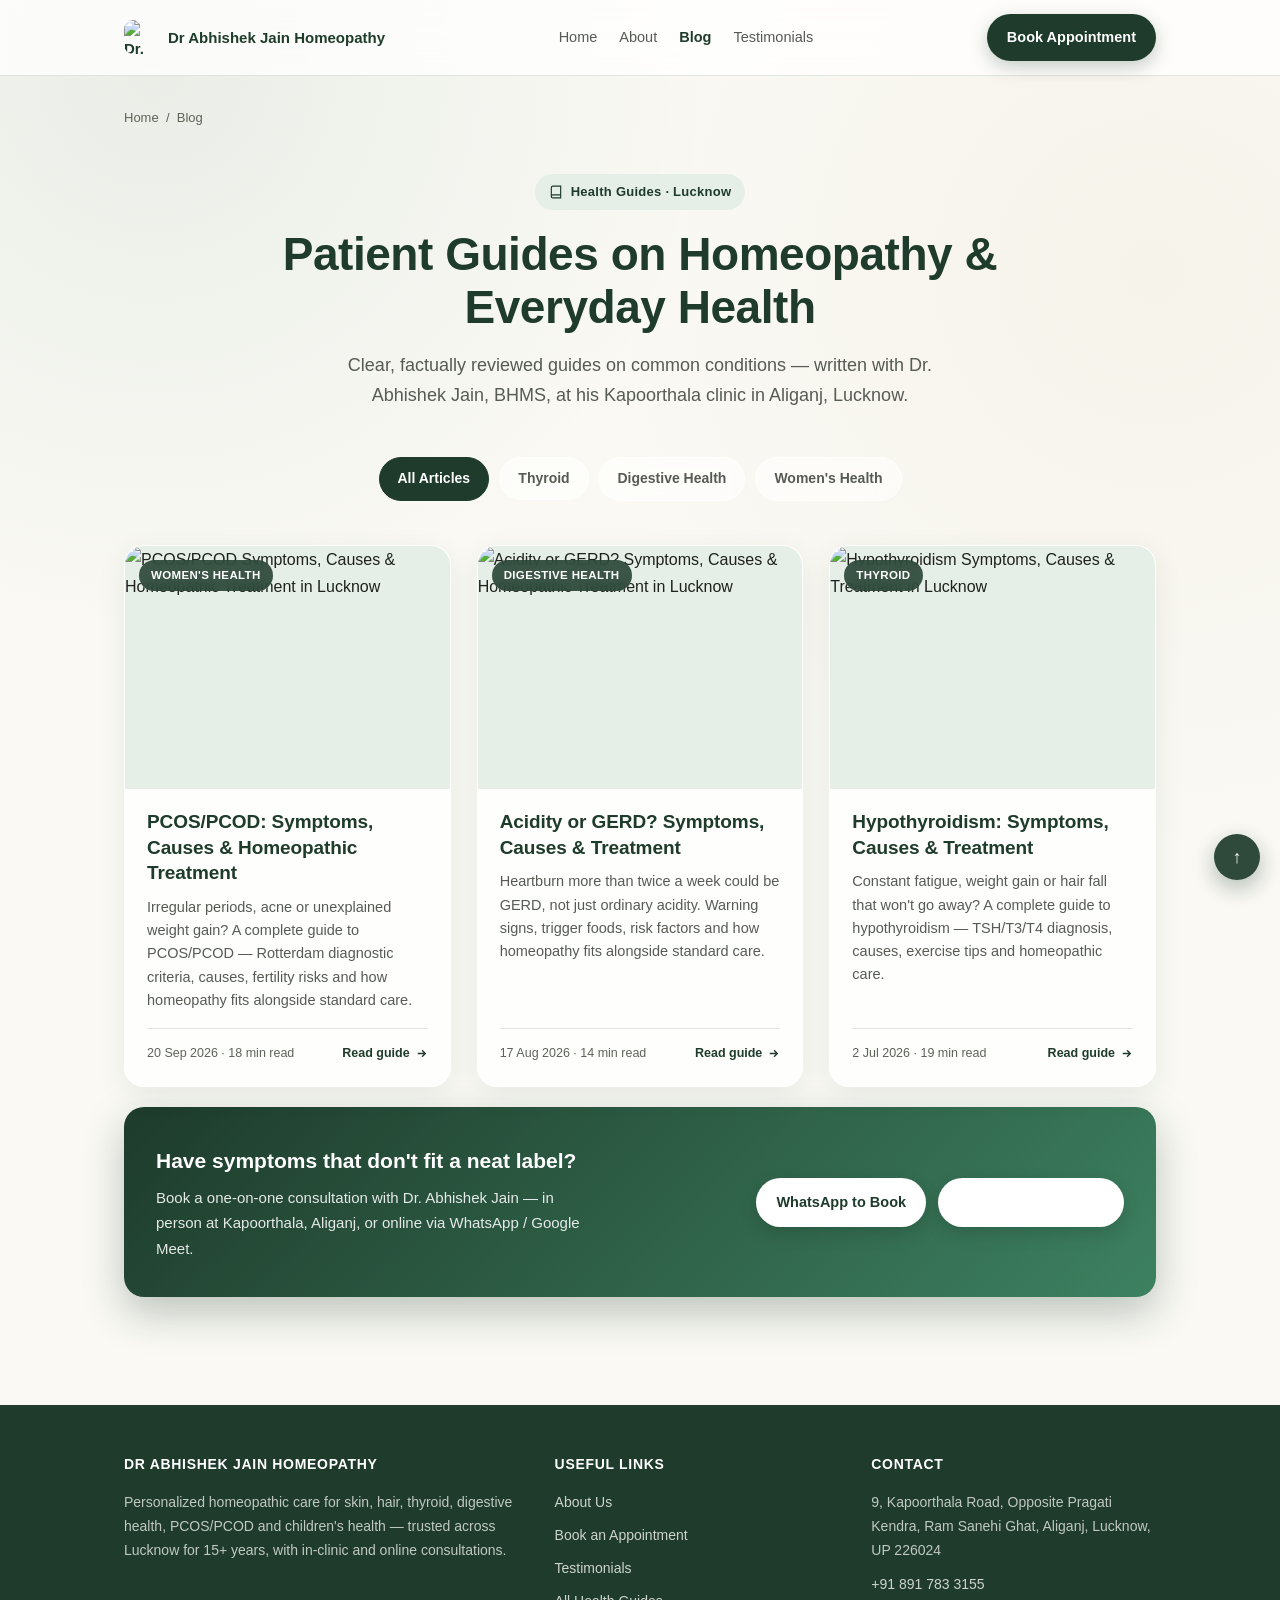
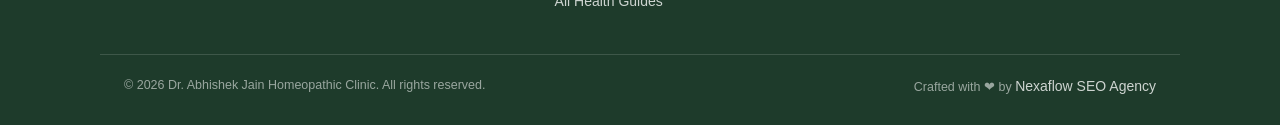
==== blog/index.html @ 6cee47b5 "Add files via upload" ====
<!DOCTYPE html>
<html lang="en-IN">
<head>
<meta charset="UTF-8">
<meta name="viewport" content="width=device-width, initial-scale=1.0">
<title>Health Guides &amp; Articles | Dr. Abhishek Jain Homeopathic Clinic, Lucknow</title>
<meta name="description" content="Read patient-friendly guides on thyroid, digestive health, PCOS/PCOD and more — written and reviewed by Dr. Abhishek Jain, BHMS, at his homeopathic clinic in Kapoorthala, Aliganj, Lucknow.">
<link rel="canonical" href="https://drjainhomeopathy.in/blog/">
<meta name="robots" content="index, follow, max-snippet:-1, max-image-preview:large, max-video-preview:-1">
<meta name="author" content="Dr. Abhishek Jain, BHMS">
<meta name="keywords" content="homeopathy blog Lucknow, Dr Abhishek Jain articles, thyroid homeopathy, GERD homeopathy, PCOS homeopathy Lucknow, homeopathic clinic Kapoorthala Aliganj">

<!-- Geo -->
<meta name="geo.placename" content="Lucknow, Uttar Pradesh, India">
<meta name="geo.position" content="26.8756;80.9425">
<meta name="geo.region" content="IN-UP">
<meta name="ICBM" content="26.8756, 80.9425">

<!-- Open Graph -->
<meta property="og:type" content="website">
<meta property="og:title" content="Health Guides &amp; Articles | Dr. Abhishek Jain Homeopathic Clinic">
<meta property="og:description" content="Patient-friendly guides on thyroid, digestive health, PCOS/PCOD and more, written and reviewed by Dr. Abhishek Jain, BHMS, Kapoorthala, Aliganj, Lucknow.">
<meta property="og:image" content="https://drjainhomeopathy.in/dr-abhishek-jain.webp">
<meta property="og:image:width" content="1200">
<meta property="og:image:height" content="900">
<meta property="og:image:alt" content="Dr. Abhishek Jain – Homeopathy Doctor Lucknow">
<meta property="og:url" content="https://drjainhomeopathy.in/blog/">
<meta property="og:site_name" content="Dr. Abhishek Jain Homeopathic Clinic">
<meta property="og:locale" content="en_IN">

<!-- Twitter -->
<meta name="twitter:card" content="summary_large_image">
<meta name="twitter:title" content="Health Guides &amp; Articles | Dr. Abhishek Jain Homeopathic Clinic">
<meta name="twitter:description" content="Patient-friendly guides on thyroid, digestive health, PCOS/PCOD and more from Dr. Abhishek Jain, Lucknow.">
<meta name="twitter:image" content="https://drjainhomeopathy.in/dr-abhishek-jain.webp">

<meta name="theme-color" content="#1E3B2B">
<link rel="icon" href="https://drjainhomeopathy.in/logo.png">

<script type="application/ld+json">
{
  "@context": "https://schema.org",
  "@graph": [
    {
      "@type": "CollectionPage",
      "@id": "https://drjainhomeopathy.in/blog/#webpage",
      "url": "https://drjainhomeopathy.in/blog/",
      "name": "Health Guides & Articles | Dr. Abhishek Jain Homeopathic Clinic",
      "description": "Patient-friendly guides on thyroid, digestive health, PCOS/PCOD and more, written and reviewed by Dr. Abhishek Jain, BHMS.",
      "inLanguage": "en-IN",
      "isPartOf": {"@id": "https://drjainhomeopathy.in/#website"},
      "breadcrumb": {"@id": "https://drjainhomeopathy.in/blog/#breadcrumb"}
    },
    {
      "@type": "BreadcrumbList",
      "@id": "https://drjainhomeopathy.in/blog/#breadcrumb",
      "itemListElement": [
        {"@type":"ListItem","position":1,"name":"Home","item":"https://drjainhomeopathy.in/"},
        {"@type":"ListItem","position":2,"name":"Blog","item":"https://drjainhomeopathy.in/blog/"}
      ]
    },
    {
      "@type": "Blog",
      "@id": "https://drjainhomeopathy.in/blog/#blog",
      "name": "Dr. Abhishek Jain Homeopathic Clinic Blog",
      "publisher": {
        "@type": "MedicalOrganization",
        "name": "Dr. Abhishek Jain Homeopathic Clinic",
        "logo": {"@type": "ImageObject", "url": "https://drjainhomeopathy.in/logo.png"},
        "address": {
          "@type": "PostalAddress",
          "streetAddress": "9, Kapoorthala Road, Opposite Pragati Kendra, Ram Sanehi Ghat, Aliganj",
          "addressLocality": "Lucknow",
          "addressRegion": "Uttar Pradesh",
          "postalCode": "226024",
          "addressCountry": "IN"
        },
        "telephone": "+91-8917833155"
      },
      "blogPost": [
        {
          "@type": "BlogPosting",
          "headline": "Hypothyroidism Symptoms, Causes & Treatment in Lucknow",
          "url": "https://drjainhomeopathy.in/blog/thyroid/hypothyroidism-cure-with-homeopathy/",
          "image": "https://drjainhomeopathy.in/blog/hypothyroidism-cure-with-homeopathy/Hypothyroidism-cure-with-Dr-Abhishek-Jain.webp",
          "datePublished": "2026-07-02",
          "dateModified": "2026-07-02",
          "author": {"@type": "Physician", "name": "Dr. Abhishek Jain"}
        },
        {
          "@type": "BlogPosting",
          "headline": "Acidity or GERD? Symptoms, Causes & Homeopathic Treatment in Lucknow",
          "url": "https://drjainhomeopathy.in/blog/digestive-health/acidity-gerd-symptoms-causes-homeopathy-treatment/",
          "image": "https://drjainhomeopathy.in/blog/acidity-gerd-symptoms-causes-homeopathy-treatment/Acidity-GERD-cure-with-Dr-Abhishek-Jain.webp",
          "datePublished": "2026-08-17",
          "dateModified": "2026-08-17",
          "author": {"@type": "Physician", "name": "Dr. Abhishek Jain"}
        },
        {
          "@type": "BlogPosting",
          "headline": "PCOS/PCOD Symptoms, Causes & Homeopathic Treatment in Lucknow",
          "url": "https://drjainhomeopathy.in/blog/women-health/pcos-pcod-symptoms-causes-homeopathy-treatment-lucknow/",
          "image": "https://drjainhomeopathy.in/blog/pcos-pcod-symptoms-causes-homeopathy-treatment-lucknow/PCOS-PCOD-cure-with-Dr-Abhishek-Jain.webp",
          "datePublished": "2026-09-20",
          "dateModified": "2026-09-20",
          "author": {"@type": "Physician", "name": "Dr. Abhishek Jain"}
        }
      ]
    }
  ]
}
</script>

<style>
:root{
  --bg:#FAF9F4;
  --bg-alt:#F1F0E7;
  --ink:#1E211D;
  --ink-soft:#565B54;
  --ink-faint:#5E6359;
  --green-deep:#1E3B2B;
  --green:#2E6B4E;
  --green-mid:#3D8161;
  --green-light:#E6EFE7;
  --green-mist:rgba(46,107,78,.08);
  --glass:rgba(255,255,255,.58);
  --glass-strong:rgba(255,255,255,.78);
  --glass-border:rgba(255,255,255,.7);
  --line:rgba(30,59,43,.12);
  --gold:#B8934F;
  --radius:20px;
  --radius-sm:12px;
  --maxw:1080px;
  --shadow:0 8px 30px rgba(30,59,43,.08);
}
*{box-sizing:border-box}
html{scroll-behavior:smooth}
body{
  margin:0;
  background:var(--bg);
  color:var(--ink);
  font-family:-apple-system,BlinkMacSystemFont,"SF Pro Text","Segoe UI",Roboto,Helvetica,Arial,sans-serif;
  line-height:1.7;
  -webkit-font-smoothing:antialiased;
  text-rendering:optimizeLegibility;
}
img{max-width:100%;height:auto;display:block}
a{color:var(--green)}
.wrap{max-width:1080px;margin:0 auto;padding:0 24px}

body{
  background-image:radial-gradient(circle at 12% 8%, var(--green-mist), transparent 40%),
                    radial-gradient(circle at 90% 30%, rgba(184,147,79,.06), transparent 45%);
  background-attachment:fixed;
}

.skip{position:absolute;left:-999px;top:0;background:var(--green-deep);color:#fff;padding:10px 16px;border-radius:8px;z-index:999}
.skip:focus{left:16px;top:16px}

header.site{
  position:sticky;top:0;z-index:50;
  background:var(--glass-strong);
  backdrop-filter:blur(18px) saturate(140%);
  -webkit-backdrop-filter:blur(18px) saturate(140%);
  border-bottom:1px solid var(--line);
}
.nav{
  max-width:1080px;margin:0 auto;padding:14px 24px;
  display:flex;align-items:center;justify-content:space-between;gap:16px;
}
.brand{display:flex;align-items:center;gap:10px;text-decoration:none;color:var(--green-deep);font-weight:600;font-size:15px}
.brand img{width:34px;height:34px;border-radius:9px}
.navlinks{display:flex;align-items:center;gap:22px;font-size:14.5px}
.navlinks a{color:var(--ink-soft);text-decoration:none}
.navlinks a:hover{color:var(--green-deep)}
.navlinks a.active{color:var(--green-deep);font-weight:650}
.btn{
  display:inline-flex;align-items:center;gap:8px;
  background:var(--green-deep);color:#fff!important;
  padding:11px 20px;border-radius:100px;font-weight:600;font-size:14.5px;
  text-decoration:none;box-shadow:0 6px 18px rgba(30,59,43,.25);
  transition:transform .15s ease, box-shadow .15s ease;
}
.btn:hover{transform:translateY(-1px);box-shadow:0 10px 24px rgba(30,59,43,.32)}
.btn.ghost{background:transparent;color:var(--green-deep)!important;box-shadow:none;border:1px solid var(--line)}
@media (max-width:760px){ .navlinks{display:none} }

.crumbs{font-size:13px;color:var(--ink-faint);padding:18px 0 0}
.crumbs a{color:var(--ink-faint);text-decoration:none}
.crumbs a:hover{color:var(--green)}

.hero{padding:32px 0 8px;text-align:center}
.eyebrow{
  display:inline-flex;align-items:center;gap:8px;
  background:var(--green-light);color:var(--green-deep);
  font-size:13px;font-weight:600;letter-spacing:.02em;
  padding:7px 14px;border-radius:100px;margin-bottom:18px;
}
.eyebrow svg{width:14px;height:14px}
h1{
  font-size:clamp(30px,5vw,46px);
  line-height:1.15;letter-spacing:-.01em;
  color:var(--green-deep);margin:0 auto 16px;font-weight:700;max-width:720px;
}
.dek{font-size:18px;color:var(--ink-soft);max-width:600px;margin:0 auto 8px}

/* Filter chips */
.filters{
  display:flex;flex-wrap:wrap;gap:10px;justify-content:center;
  margin:30px 0 8px;
}
.chip{
  display:inline-flex;align-items:center;gap:6px;
  background:var(--glass);border:1px solid var(--glass-border);backdrop-filter:blur(10px);
  color:var(--ink-soft);font-size:14px;font-weight:600;
  padding:9px 18px;border-radius:100px;text-decoration:none;
  cursor:pointer;transition:all .15s ease;
}
.chip:hover{color:var(--green-deep);border-color:var(--green)}
.chip.active{background:var(--green-deep);color:#fff;border-color:var(--green-deep)}

/* Blog grid */
.blog-section{padding:36px 0 60px}
.grid{
  display:grid;grid-template-columns:repeat(3,1fr);gap:26px;
}
@media (max-width:900px){ .grid{grid-template-columns:1fr 1fr} }
@media (max-width:640px){ .grid{grid-template-columns:1fr} }

.post-card{
  display:flex;flex-direction:column;
  background:var(--glass-strong);border:1px solid var(--glass-border);
  backdrop-filter:blur(14px);border-radius:var(--radius);
  overflow:hidden;box-shadow:var(--shadow);text-decoration:none;color:inherit;
  transition:transform .18s ease, box-shadow .18s ease;
}
.post-card:hover{transform:translateY(-4px);box-shadow:0 18px 40px rgba(30,59,43,.18)}
.post-card .cover{
  position:relative;width:100%;aspect-ratio:1200/900;overflow:hidden;background:var(--green-light);
}
.post-card .cover img{width:100%;height:100%;object-fit:cover;display:block}
.post-card .cat-badge{
  position:absolute;top:14px;left:14px;
  background:rgba(30,59,43,.85);color:#fff;font-size:11.5px;font-weight:650;
  letter-spacing:.03em;text-transform:uppercase;padding:6px 12px;border-radius:100px;
  backdrop-filter:blur(6px);
}
.post-card .body{padding:20px 22px 22px;display:flex;flex-direction:column;flex:1}
.post-card h2{
  font-size:19px;color:var(--green-deep);margin:0 0 10px;font-weight:700;
  line-height:1.35;letter-spacing:-.005em;
}
.post-card p.excerpt{
  font-size:14.5px;color:var(--ink-soft);margin:0 0 16px;flex:1;line-height:1.6;
}
.post-card .meta{
  display:flex;align-items:center;justify-content:space-between;gap:10px;
  font-size:12.5px;color:var(--ink-faint);padding-top:14px;border-top:1px solid var(--line);
}
.post-card .meta .read-more{
  color:var(--green-deep);font-weight:650;display:inline-flex;align-items:center;gap:5px;
}
.post-card .meta .read-more svg{width:13px;height:13px;transition:transform .15s ease}
.post-card:hover .meta .read-more svg{transform:translateX(3px)}

/* Newsletter / CTA */
.cta-block{
  background:linear-gradient(135deg,var(--green-deep),var(--green-mid));
  color:#fff;border-radius:var(--radius);padding:36px 32px;margin:20px 0 8px;
  box-shadow:0 16px 40px rgba(30,59,43,.28);
  display:flex;flex-wrap:wrap;align-items:center;justify-content:space-between;gap:20px;
}
.cta-block .txt h3{color:#fff;margin:0 0 6px;font-size:21px}
.cta-block .txt p{color:rgba(255,255,255,.88);margin:0;font-size:15px;max-width:440px}
.cta-row{display:flex;flex-wrap:wrap;gap:12px}
.cta-block .btn{background:#fff;color:var(--green-deep)!important;box-shadow:0 6px 18px rgba(0,0,0,.15)}
.cta-block .btn.ghost{border:1px solid rgba(255,255,255,.5);color:#fff!important}

footer.site{
  background:var(--green-deep);color:rgba(255,255,255,.82);
  padding:48px 0 26px;margin-top:40px;
}
footer.site .wrap{display:grid;grid-template-columns:1.4fr 1fr 1fr;gap:32px}
footer.site h5{color:#fff;font-size:14px;margin:0 0 14px;text-transform:uppercase;letter-spacing:.05em}
footer.site p{font-size:14px;line-height:1.7;color:rgba(255,255,255,.72)}
footer.site a{color:rgba(255,255,255,.78);text-decoration:none;font-size:14px;display:block;margin-bottom:9px}
footer.site a:hover{color:#fff}
.foot-bottom{max-width:1080px;margin:32px auto 0;padding:20px 24px 0;border-top:1px solid rgba(255,255,255,.14);font-size:12.5px;color:rgba(255,255,255,.55);display:flex;justify-content:space-between;flex-wrap:wrap;gap:10px}
@media (max-width:700px){ footer.site .wrap{grid-template-columns:1fr} }

.totop{
  position:fixed;right:20px;bottom:20px;width:46px;height:46px;border-radius:50%;
  background:var(--green-deep);color:#fff;display:flex;align-items:center;justify-content:center;
  text-decoration:none;box-shadow:0 8px 22px rgba(30,59,43,.35);opacity:.92;font-size:18px;
}
.totop:hover{opacity:1}

@media (prefers-reduced-motion:reduce){
  html{scroll-behavior:auto}
  .btn,.post-card{transition:none}
}
:focus-visible{outline:2px solid var(--green);outline-offset:2px}
</style>
</head>
<body>
<a href="#main" class="skip">Skip to content</a>

<header class="site">
  <nav class="nav">
    <a class="brand" href="https://drjainhomeopathy.in/index.html">
      <img src="https://drjainhomeopathy.in/logo.png" alt="Dr. Abhishek Jain Homeopathy logo" width="34" height="34">
      Dr Abhishek Jain Homeopathy
    </a>
    <div class="navlinks">
      <a href="https://drjainhomeopathy.in/index.html">Home</a>
      <a href="https://drjainhomeopathy.in/about.html">About</a>
      <a href="https://drjainhomeopathy.in/blog/" class="active">Blog</a>
      <a href="https://drjainhomeopathy.in/about.html#testimonials">Testimonials</a>
    </div>
    <a class="btn" href="https://wa.me/918917833155?text=Hii%20Dr.%20Abhishek%2C%20I%20want%20to%20book%20a%20consultation.">Book Appointment</a>
  </nav>
</header>

<main id="main">
  <div class="wrap">
    <p class="crumbs"><a href="https://drjainhomeopathy.in/index.html">Home</a> &nbsp;/&nbsp; Blog</p>

    <div class="hero">
      <span class="eyebrow">
        <svg viewBox="0 0 24 24" fill="none" stroke="currentColor" stroke-width="2"><path d="M4 19.5A2.5 2.5 0 0 1 6.5 17H20"/><path d="M6.5 2H20v20H6.5A2.5 2.5 0 0 1 4 19.5v-15A2.5 2.5 0 0 1 6.5 2z"/></svg>
        Health Guides · Lucknow
      </span>
      <h1>Patient Guides on Homeopathy &amp; Everyday Health</h1>
      <p class="dek">Clear, factually reviewed guides on common conditions — written with Dr. Abhishek Jain, BHMS, at his Kapoorthala clinic in Aliganj, Lucknow.</p>
    </div>

    <nav class="filters" aria-label="Filter articles by category">
      <a href="https://drjainhomeopathy.in/blog/" class="chip active">All Articles</a>
      <a href="https://drjainhomeopathy.in/index.html#thyroid" class="chip">Thyroid</a>
      <a href="https://drjainhomeopathy.in/index.html#digestive" class="chip">Digestive Health</a>
      <a href="https://drjainhomeopathy.in/index.html#womens-health" class="chip">Women's Health</a>
    </nav>

    <section class="blog-section">
      <div class="grid">

        <a class="post-card" href="https://drjainhomeopathy.in/blog/women-health/pcos-pcod-symptoms-causes-homeopathy-treatment-lucknow/">
          <div class="cover">
            <span class="cat-badge">Women's Health</span>
            <img src="https://drjainhomeopathy.in/blog/pcos-pcod-symptoms-causes-homeopathy-treatment-lucknow/PCOS-PCOD-cure-with-Dr-Abhishek-Jain.webp" alt="PCOS/PCOD Symptoms, Causes & Homeopathic Treatment in Lucknow" width="1200" height="900" loading="lazy">
          </div>
          <div class="body">
            <h2>PCOS/PCOD: Symptoms, Causes &amp; Homeopathic Treatment</h2>
            <p class="excerpt">Irregular periods, acne or unexplained weight gain? A complete guide to PCOS/PCOD — Rotterdam diagnostic criteria, causes, fertility risks and how homeopathy fits alongside standard care.</p>
            <div class="meta">
              <span>20 Sep 2026 · 18 min read</span>
              <span class="read-more">Read guide <svg viewBox="0 0 24 24" fill="none" stroke="currentColor" stroke-width="2.5"><path d="M5 12h14M13 6l6 6-6 6"/></svg></span>
            </div>
          </div>
        </a>

        <a class="post-card" href="https://drjainhomeopathy.in/blog/digestive-health/acidity-gerd-symptoms-causes-homeopathy-treatment/">
          <div class="cover">
            <span class="cat-badge">Digestive Health</span>
            <img src="https://drjainhomeopathy.in/blog/acidity-gerd-symptoms-causes-homeopathy-treatment/Acidity-GERD-cure-with-Dr-Abhishek-Jain.webp" alt="Acidity or GERD? Symptoms, Causes & Homeopathic Treatment in Lucknow" width="1200" height="630" loading="lazy">
          </div>
          <div class="body">
            <h2>Acidity or GERD? Symptoms, Causes &amp; Treatment</h2>
            <p class="excerpt">Heartburn more than twice a week could be GERD, not just ordinary acidity. Warning signs, trigger foods, risk factors and how homeopathy fits alongside standard care.</p>
            <div class="meta">
              <span>17 Aug 2026 · 14 min read</span>
              <span class="read-more">Read guide <svg viewBox="0 0 24 24" fill="none" stroke="currentColor" stroke-width="2.5"><path d="M5 12h14M13 6l6 6-6 6"/></svg></span>
            </div>
          </div>
        </a>

        <a class="post-card" href="https://drjainhomeopathy.in/blog/thyroid/hypothyroidism-cure-with-homeopathy/">
          <div class="cover">
            <span class="cat-badge">Thyroid</span>
            <img src="https://drjainhomeopathy.in/blog/hypothyroidism-cure-with-homeopathy/Hypothyroidism-cure-with-Dr-Abhishek-Jain.webp" alt="Hypothyroidism Symptoms, Causes & Treatment in Lucknow" width="1200" height="900" loading="lazy">
          </div>
          <div class="body">
            <h2>Hypothyroidism: Symptoms, Causes &amp; Treatment</h2>
            <p class="excerpt">Constant fatigue, weight gain or hair fall that won't go away? A complete guide to hypothyroidism — TSH/T3/T4 diagnosis, causes, exercise tips and homeopathic care.</p>
            <div class="meta">
              <span>2 Jul 2026 · 19 min read</span>
              <span class="read-more">Read guide <svg viewBox="0 0 24 24" fill="none" stroke="currentColor" stroke-width="2.5"><path d="M5 12h14M13 6l6 6-6 6"/></svg></span>
            </div>
          </div>
        </a>

      </div>

      <div class="cta-block">
        <div class="txt">
          <h3>Have symptoms that don't fit a neat label?</h3>
          <p>Book a one-on-one consultation with Dr. Abhishek Jain — in person at Kapoorthala, Aliganj, or online via WhatsApp / Google Meet.</p>
        </div>
        <div class="cta-row">
          <a class="btn" href="https://wa.me/918917833155?text=Hii%20Dr.%20Abhishek%2C%20I%20want%20to%20book%20a%20consultation.">WhatsApp to Book</a>
          <a class="btn ghost" href="tel:+918917833155">Call +91 89178 33155</a>
        </div>
      </div>
    </section>
  </div>
</main>

<a href="#main" class="totop" aria-label="Back to top">↑</a>

<footer class="site">
  <div class="wrap">
    <div>
      <h5>Dr Abhishek Jain Homeopathy</h5>
      <p>Personalized homeopathic care for skin, hair, thyroid, digestive health, PCOS/PCOD and children's health — trusted across Lucknow for 15+ years, with in-clinic and online consultations.</p>
    </div>
    <div>
      <h5>Useful Links</h5>
      <a href="https://drjainhomeopathy.in/about.html">About Us</a>
      <a href="https://drjainhomeopathy.in/index.html#appointment-form">Book an Appointment</a>
      <a href="https://drjainhomeopathy.in/about.html#testimonials">Testimonials</a>
      <a href="https://drjainhomeopathy.in/blog/">All Health Guides</a>
    </div>
    <div>
      <h5>Contact</h5>
      <p style="margin-bottom:10px">9, Kapoorthala Road, Opposite Pragati Kendra, Ram Sanehi Ghat, Aliganj, Lucknow, UP 226024</p>
      <a href="tel:+918917833155">+91 891 783 3155</a>
    </div>
  </div>
  <div class="foot-bottom">
    <span>© 2026 Dr. Abhishek Jain Homeopathic Clinic. All rights reserved.</span>
    <span>Crafted with ❤ by <a href="https://www.nexaflow.bar/" style="display:inline">Nexaflow SEO Agency</a></span>
  </div>
</footer>

</body>
</html>
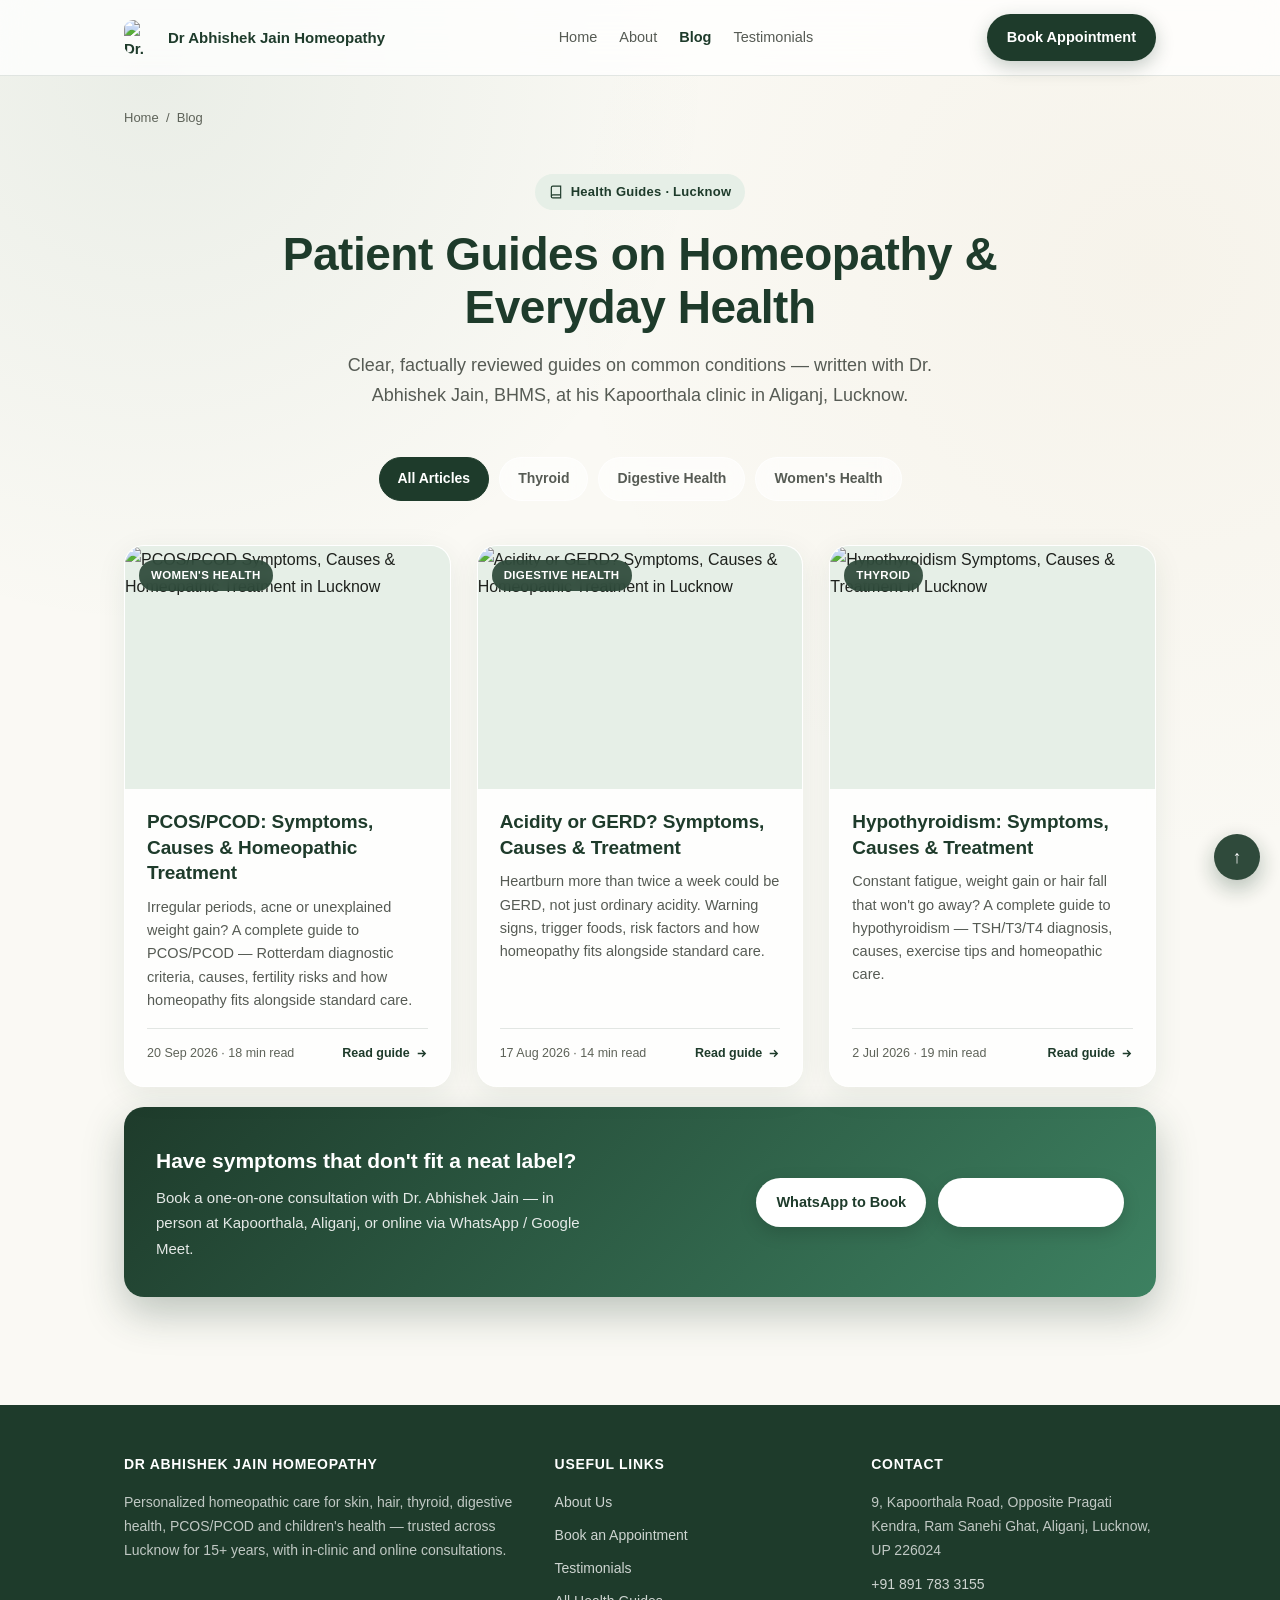
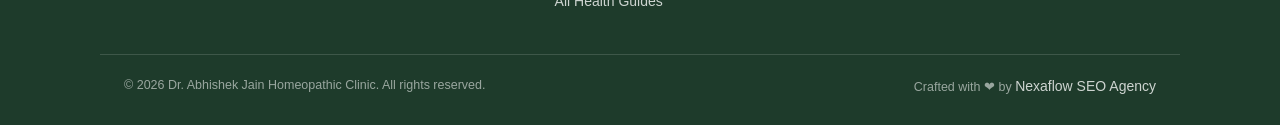
==== commit 3304fa74: "Update index.html" ====
--- a/blog/index.html
+++ b/blog/index.html
@@ -347,7 +347,7 @@
         <a class="post-card" href="https://drjainhomeopathy.in/blog/women-health/pcos-pcod-symptoms-causes-homeopathy-treatment-lucknow/">
           <div class="cover">
             <span class="cat-badge">Women's Health</span>
-            <img src="https://drjainhomeopathy.in/blog/pcos-pcod-symptoms-causes-homeopathy-treatment-lucknow/PCOS-PCOD-cure-with-Dr-Abhishek-Jain.webp" alt="PCOS/PCOD Symptoms, Causes & Homeopathic Treatment in Lucknow" width="1200" height="900" loading="lazy">
+            <img src="https://drjainhomeopathy.in/blog/og-image/PCOS-PCOD-cure-with-Dr-Abhishek-Jain.webp" alt="PCOS/PCOD Symptoms, Causes & Homeopathic Treatment in Lucknow" width="1200" height="900" loading="lazy">
           </div>
           <div class="body">
             <h2>PCOS/PCOD: Symptoms, Causes &amp; Homeopathic Treatment</h2>
@@ -362,7 +362,7 @@
         <a class="post-card" href="https://drjainhomeopathy.in/blog/digestive-health/acidity-gerd-symptoms-causes-homeopathy-treatment/">
           <div class="cover">
             <span class="cat-badge">Digestive Health</span>
-            <img src="https://drjainhomeopathy.in/blog/acidity-gerd-symptoms-causes-homeopathy-treatment/Acidity-GERD-cure-with-Dr-Abhishek-Jain.webp" alt="Acidity or GERD? Symptoms, Causes & Homeopathic Treatment in Lucknow" width="1200" height="630" loading="lazy">
+            <img src="https://drjainhomeopathy.in/blog/og-image/Acidity-GERD-cure-with-Dr-Abhishek-Jain.webp" alt="Acidity or GERD? Symptoms, Causes & Homeopathic Treatment in Lucknow" width="1200" height="630" loading="lazy">
           </div>
           <div class="body">
             <h2>Acidity or GERD? Symptoms, Causes &amp; Treatment</h2>
@@ -377,7 +377,7 @@
         <a class="post-card" href="https://drjainhomeopathy.in/blog/thyroid/hypothyroidism-cure-with-homeopathy/">
           <div class="cover">
             <span class="cat-badge">Thyroid</span>
-            <img src="https://drjainhomeopathy.in/blog/hypothyroidism-cure-with-homeopathy/Hypothyroidism-cure-with-Dr-Abhishek-Jain.webp" alt="Hypothyroidism Symptoms, Causes & Treatment in Lucknow" width="1200" height="900" loading="lazy">
+            <img src="https://drjainhomeopathy.in/blog/og-image/Hypothyroidism-cure-with-Dr-Abhishek-Jain.webp" alt="Hypothyroidism Symptoms, Causes & Treatment in Lucknow" width="1200" height="900" loading="lazy">
           </div>
           <div class="body">
             <h2>Hypothyroidism: Symptoms, Causes &amp; Treatment</h2>
